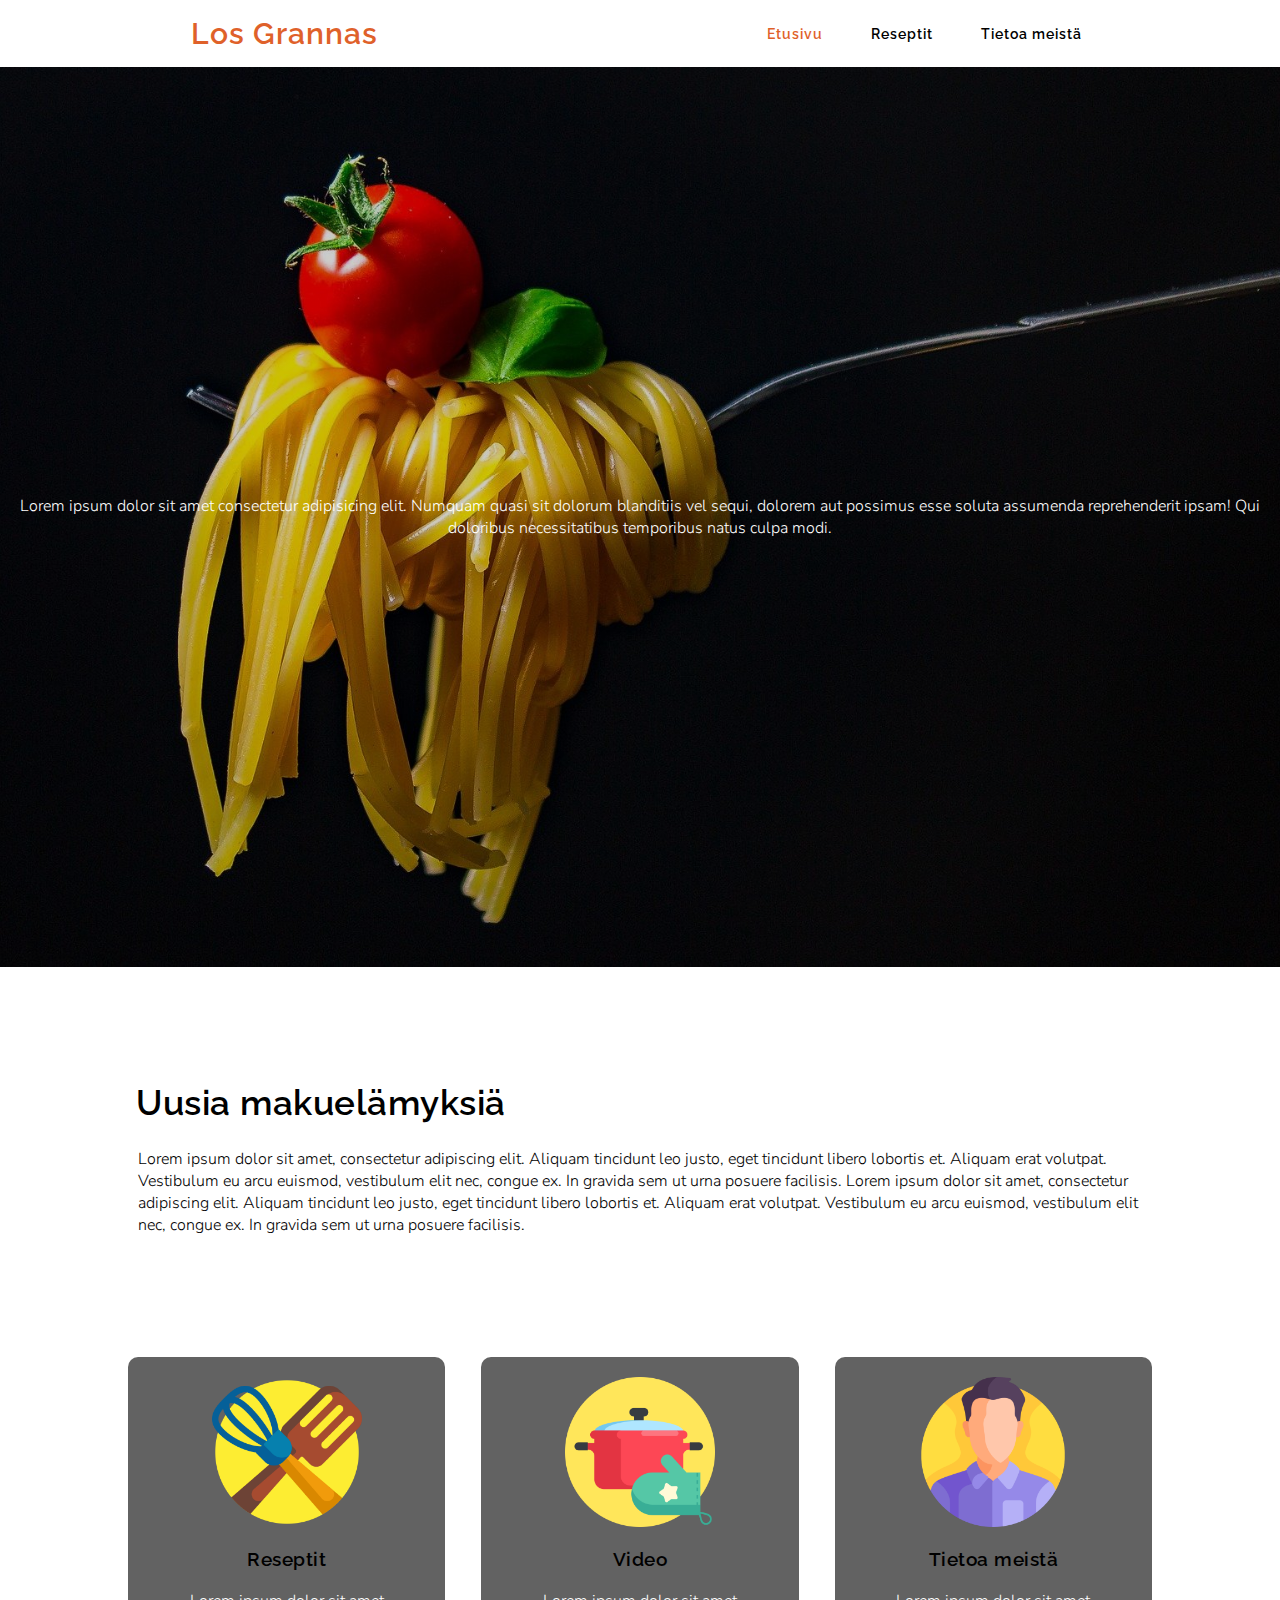
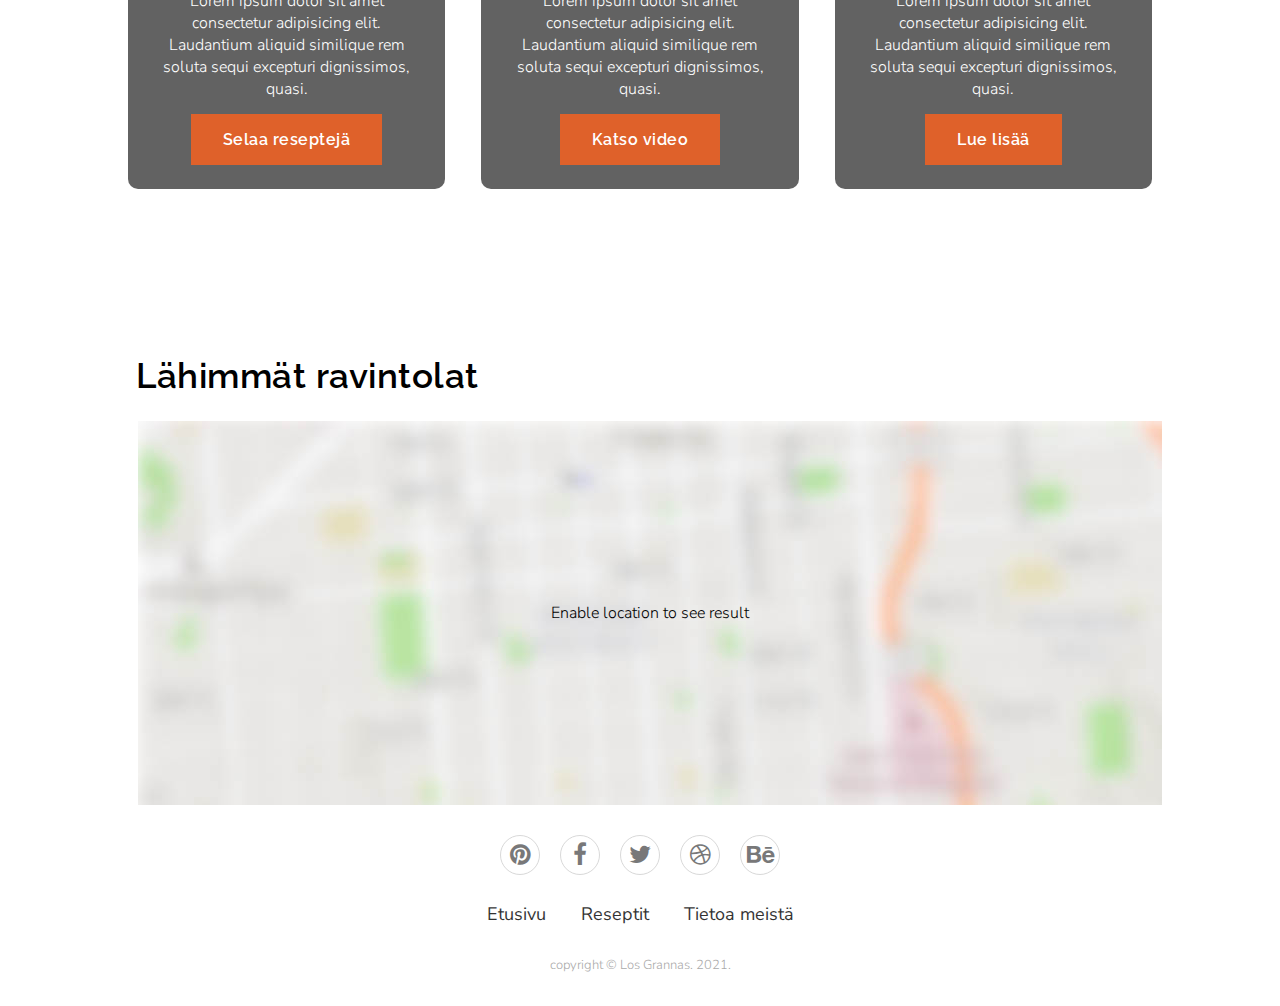
==== index.html @ 8c58505a "box icon images added" ====
<!DOCTYPE html>
<html lang="fi">

<head>
    <meta charset="UTF-8">
    <meta http-equiv="X-UA-Compatible" content="IE=edge,chrome=1">
    <meta name="viewport" content="width=device-width, initial-scale=1.0">
    <title>Los Grannas - Ruokasivu</title>

    <!-- Icons -->
    <link rel="stylesheet" href="https://fonts.googleapis.com/icon?family=Material+Icons">
    <link rel="stylesheet" href="https://cdnjs.cloudflare.com/ajax/libs/font-awesome/4.7.0/css/font-awesome.min.css">

    <!-- Google Fonts -->
    <link rel="preconnect" href="https://fonts.googleapis.com">
    <link rel="preconnect" href="https://fonts.gstatic.com" crossorigin>
    <link href="https://fonts.googleapis.com/css2?family=Nunito+Sans:wght@300&family=Raleway:wght@300;700&display=swap"
        rel="stylesheet">

    <link rel="stylesheet" type="text/css" href="css/main.css">
    <link rel="stylesheet" type="text/css" href="css/nav.css">
    <link rel="stylesheet" type="text/css" href="css/map.css">
    <link rel="stylesheet" type="text/css" href="css/footer.css">
    <link href='https://api.mapbox.com/mapbox-gl-js/v2.3.1/mapbox-gl.css' rel='stylesheet'>
    <link rel="stylesheet" href="venobox/venobox.min.css" type="text/css" media="screen">
</head>

<body>
    <!-- Navigation section -->
    <nav class="navbar">
        <header class="logo">Los Grannas</header>

        <a href="#" class="toggle-button">
            <div class="bar"></div>
            <div class="bar"></div>
            <div class="bar"></div>
        </a>

        <section class="navbar-links">
            <ul>
                <li><a class="active" href="index.html">Etusivu</a></li>
                <li><a href="resepti.html">Reseptit</a></li>
                <li><a href="tietoa_meista.html">Tietoa meistä</a></li>
            </ul>
        </section>
    </nav>

    <!-- Pääkuva -->
    <section class="banner-area">
        <section class="content-area">
            <section class="content">
                <p>Lorem ipsum dolor sit amet consectetur adipisicing elit. Numquam quasi sit dolorum blanditiis vel
                    sequi,
                    dolorem aut possimus esse soluta assumenda reprehenderit ipsam! Qui doloribus necessitatibus
                    temporibus
                    natus culpa modi.</p>
            </section>
        </section>
    </section>

    <main>
        <!-- Aloituskappale -->
        <section class="aloitus">
            <h1>Uusia makuelämyksiä</h1>
            <p>Lorem ipsum dolor sit amet, consectetur adipiscing elit. Aliquam tincidunt leo justo, eget tincidunt
                libero lobortis et.
                Aliquam erat volutpat. Vestibulum eu arcu euismod, vestibulum elit nec, congue ex. In gravida sem ut
                urna posuere
                facilisis. Lorem ipsum dolor sit amet, consectetur adipiscing elit. Aliquam tincidunt leo justo, eget
                tincidunt libero
                lobortis et. Aliquam erat volutpat. Vestibulum eu arcu euismod, vestibulum elit nec, congue ex. In
                gravida sem ut urna
                posuere facilisis.</p>
        </section>

        <!-- Laatikot -->
        <section class="boxes">
            <section class="row">
                <section class="col">
                    <a href="reseptit.html"><img src="img/icons/kitchen-tools.png" class="boxImg"></a>
                    <h3>Reseptit</h3>
                    <p>Lorem ipsum dolor sit amet consectetur adipisicing elit. Laudantium aliquid similique rem soluta
                        sequi excepturi dignissimos, quasi.</p>
                    <a href="reseptit.html"><button class="boxBtn">Selaa reseptejä</button></a>
                </section>

                <section class="col">
                    <a class="venobox" data-autoplay="true" data-vbtype="video" href="video/versio1.mp4"
                        data-maxWidth="1000px"><img src="img/icons/pot.png" class="boxImg"></a>
                    <h3>Video</h3>
                    <p>Lorem ipsum dolor sit amet consectetur adipisicing elit. Laudantium aliquid similique rem soluta
                        sequi excepturi dignissimos, quasi.</p>
                    <a class="venobox" data-autoplay="true" data-vbtype="video" href="video/versio1.mp4"
                        data-maxWidth="1000px"><button class=" boxBtn">Katso
                            video</button></a>
                </section>

                <section class="col">
                    <a href="tietoa_meista.html"><img src="img/icons/man.png" class="boxImg"></a>
                    <h3>Tietoa meistä</h3>
                    <p>Lorem ipsum dolor sit amet consectetur adipisicing elit. Laudantium aliquid similique rem soluta
                        sequi excepturi dignissimos, quasi.</p>
                    <a href="tietoa_meista.html"><button class="boxBtn">Lue lisää</button></a>
                </section>
            </section>
        </section>

        <!-- Map -->
        <section class="map_container">
            <h1>Lähimmät ravintolat</h1>
            <section id='map' class="map">
                <p id="error_text"></p>
            </section>
        </section>
    </main>

    <!-- Footer section -->
    <footer>
        <section class="footer-content">
            <div class="some">
                <a href="https://www.pinterest.com/"><i class="fa fa-pinterest" aria-hidden="true"></i></a></li>
                <a href="https://www.facebook.com/"><i class="fa fa-facebook-f" aria-hidden="true"></i></a></li>
                <a href="https://www.twitter.com/"><i class="fa fa-twitter" aria-hidden="true"></i></a></li>
                <a href="https://dribbble.com/"><i class="fa fa-dribbble" aria-hidden="true"></i></a></li>
                <a href="https://www.behance.net/"><i class="fa fa-behance" aria-hidden="true"></i></a></li>
            </div>

            <ul class="list">
                <li>
                    <a href="index.html">Etusivu</a>
                </li>
                <li>
                    <a href="resepti.html">Reseptit</a>
                </li>
                <li>
                    <a href="tietoa_meista.html">Tietoa meistä</a>
                </li>
            </ul>
            <p class="copyright">
                copyright &copy; Los Grannas. 2021.
            </p>
        </section>

    </footer>
    <script src="js/nav.js"></script>
    <script src="js/map.js" defer></script>
    <script src='https://api.mapbox.com/mapbox-gl-js/v2.3.1/mapbox-gl.js'></script>
    <script type="text/javascript" src="jquery/jquery-3.6.0.min.js"></script>
    <script type="text/javascript" src="venobox/venobox.min.js"></script>
    <script>
        $(document).ready(function () {
            $('.venobox').venobox();
        });
    </script>
</body>

</html>
---- css/main.css ----
* {
  margin: 0px;
  padding: 0px;
  box-sizing: border-box;
}

/* Pääkuva */
.banner-area {
  width: 100%;
  height: 100vh;
  background: linear-gradient(rgba(0, 0, 0, 0.2), rgba(0, 0, 0, 0.2)),
    url(../img/spaghetti.jpg);
  background-repeat: no-repeat;
  background-size: cover;
  background-position: top center;
}

.content-area {
  height: 100%;
  display: flex;
  justify-content: center;
  align-items: center;
}

.content {
  text-align: center;
}

.content p {
  font-size: 16px;
  color: #fff;
}

/* Main area */
body {
  font-family: "Nunito Sans", sans-serif;
}

/*----- Aloituskappale ----*/
.aloitus {
  width: 80%;
  margin: auto;
  text-align: left;
  padding-top: 100px;
}

h1 {
  font-family: "Raleway", sans-serif;
  font-size: 35px;
  letter-spacing: 0.5px;
  font-weight: 600;
  padding: 15px 8px;
}

p {
  color: #000;
  font-size: 16px;
  font-weight: 300;
  line-height: 22px;
  padding: 10px;
}

/*----- Boxes -----*/
.boxes {
  width: 80%;
  margin: auto;
  text-align: center;
  padding-top: 60px;
}

.row {
  margin-top: 5%;
  display: flex;
  justify-content: space-between;
}

.col {
  flex-basis: 31%;
  background: linear-gradient(rgba(0, 0, 0, 0.616), rgba(0, 0, 0, 0.616));
  border-radius: 10px;
  margin-bottom: 5%;
  padding: 20px 12px;
  box-sizing: border-box;
}

.boxImg {
  transition: 0.3s; /* Animation */
  margin: 0 auto;
  width: 150px;
  height: 150px;
  margin-bottom: 5px;
  cursor: pointer;
}

.boxImg:hover {
  transform: scale(1.1);
}

h3 {
  font-family: "Raleway", sans-serif;
  letter-spacing: 0.5px;
  text-align: center;
  font-weight: 600;
  margin: 10px 0;
}

.col p {
  color: #fff;
}

.boxBtn {
  font-family: "Raleway", sans-serif;
  font-weight: 600;
  letter-spacing: 0.5px;
  cursor: pointer;
  background-color: #df612a;
  border: none;
  color: white;
  padding: 16px 32px;
  text-align: center;
  font-size: 16px;
  margin: 4px 2px;
  opacity: 1;
  transition: 0.3s;
}

.boxBtn:hover {
  opacity: 0.8; /*Fade out Effect*/
}

@media screen and (max-width: 750px) {
  .row {
    flex-direction: column;
  }
}
---- css/nav.css ----
/* Nav styles */
.navbar {
  display: flex;
  justify-content: space-around;
  align-items: center;
  background-color: #fff;
  color: #000;
  font-family: "Raleway", sans-serif;
}

.logo {
  color: #df612a;
  font-size: 30px;
  letter-spacing: 1px;
  margin: 1rem;
  font-weight: 600;
}

.navbar-links ul {
  margin: 0;
  padding: 0;
  display: flex;
}

.navbar-links li {
  list-style: none;
}

.navbar-links li a {
  text-decoration: none;
  font-size: 14px;
  letter-spacing: 1px;
  color: #000;
  font-weight: 600;
  padding: 1.5rem;
  display: block;
}

.navbar-links a.active {
  color: #df612a;
}

.navbar-links a:hover {
  color: #df612a;
}

.toggle-button {
  position: absolute;
  top: 1.5rem;
  right: 1rem;
  display: none;
  flex-direction: column;
  justify-content: space-between;
  width: 30px;
  height: 21px;
}

.toggle-button .bar {
  height: 3px;
  width: 100%;
  background-color: #000;
  border-radius: 10px;
}

@media screen and (max-width: 658px) {
  .toggle-button {
    display: flex;
  }

  .navbar-links {
    display: none;
    width: 100%;
  }

  .navbar {
    flex-direction: column;
    align-items: flex-start;
  }

  .navbar-links ul {
    width: 100%;
    flex-direction: column;
  }

  .navbar-links li {
    text-align: center;
  }

  .navbar-links li a {
    padding: 0.5rem 1rem;
  }

  .navbar-links.active {
    display: flex;
  }
}
---- css/map.css ----
/*----- Map -----*/
.map {
  background: url(../img/maps.jpg);
  width: 100%;
  min-height: 30vmax;
  display: flex;
  justify-content: center;
  align-items: center;
  margin: 10px;
}
.map_container {
  width: 80%;
  margin: auto;
  text-align: left;
  padding-top: 100px;
}
.marker{
background-image: url("/img/map-marker-icon.png");
background-size: cover;
width: 50px;
height: 50px;
border-radius: 50%;
cursor: pointer;
}

.mapboxgl-popup {
max-width: 200px;
}
.mapboxgl-popup-content {
  text-align: center;
  font-family: 'Open Sans', sans-serif;
}
---- css/footer.css ----
.footer-content {
  margin-top:auto; 
  bottom: 0;
  left: 0;
  right: 0;
  padding: 20px 0;
  background-color: #fff;  
}

.some {
  text-align: center;
  padding-bottom: 25px;
  color: #4b4c4d;
}

.some a {
  font-size: 24px;
  color: inherit;
  border: 1px solid #ccc;
  width: 40px;
  height: 40px;
  line-height: 38px;
  display: inline-block;
  text-align: center;
  border-radius: 50%;
  margin: 0 8px;
  opacity: 0.75;
}

.some a:hover {
  opacity: 0.9;
}

.footer-content ul {
  margin-top: 0;
  padding: 0;
  list-style-type: none;
  font-size: 18px;
  line-height: 1.6;
  margin-bottom: 0;
  text-align: center;
}

.footer-content ul li a {
  color: inherit;
  text-decoration: none;
  opacity: 0.8;
}

.footer-content ul li {
  display: inline-block;
  padding: 0 15px;
}

.footer-content ul li a:hover {
  opacity: 1;
}

.footer-content .copyright {
  margin-top: 15px;
  text-align: center;
  font-size: 13px;
  color: #aaa;
}
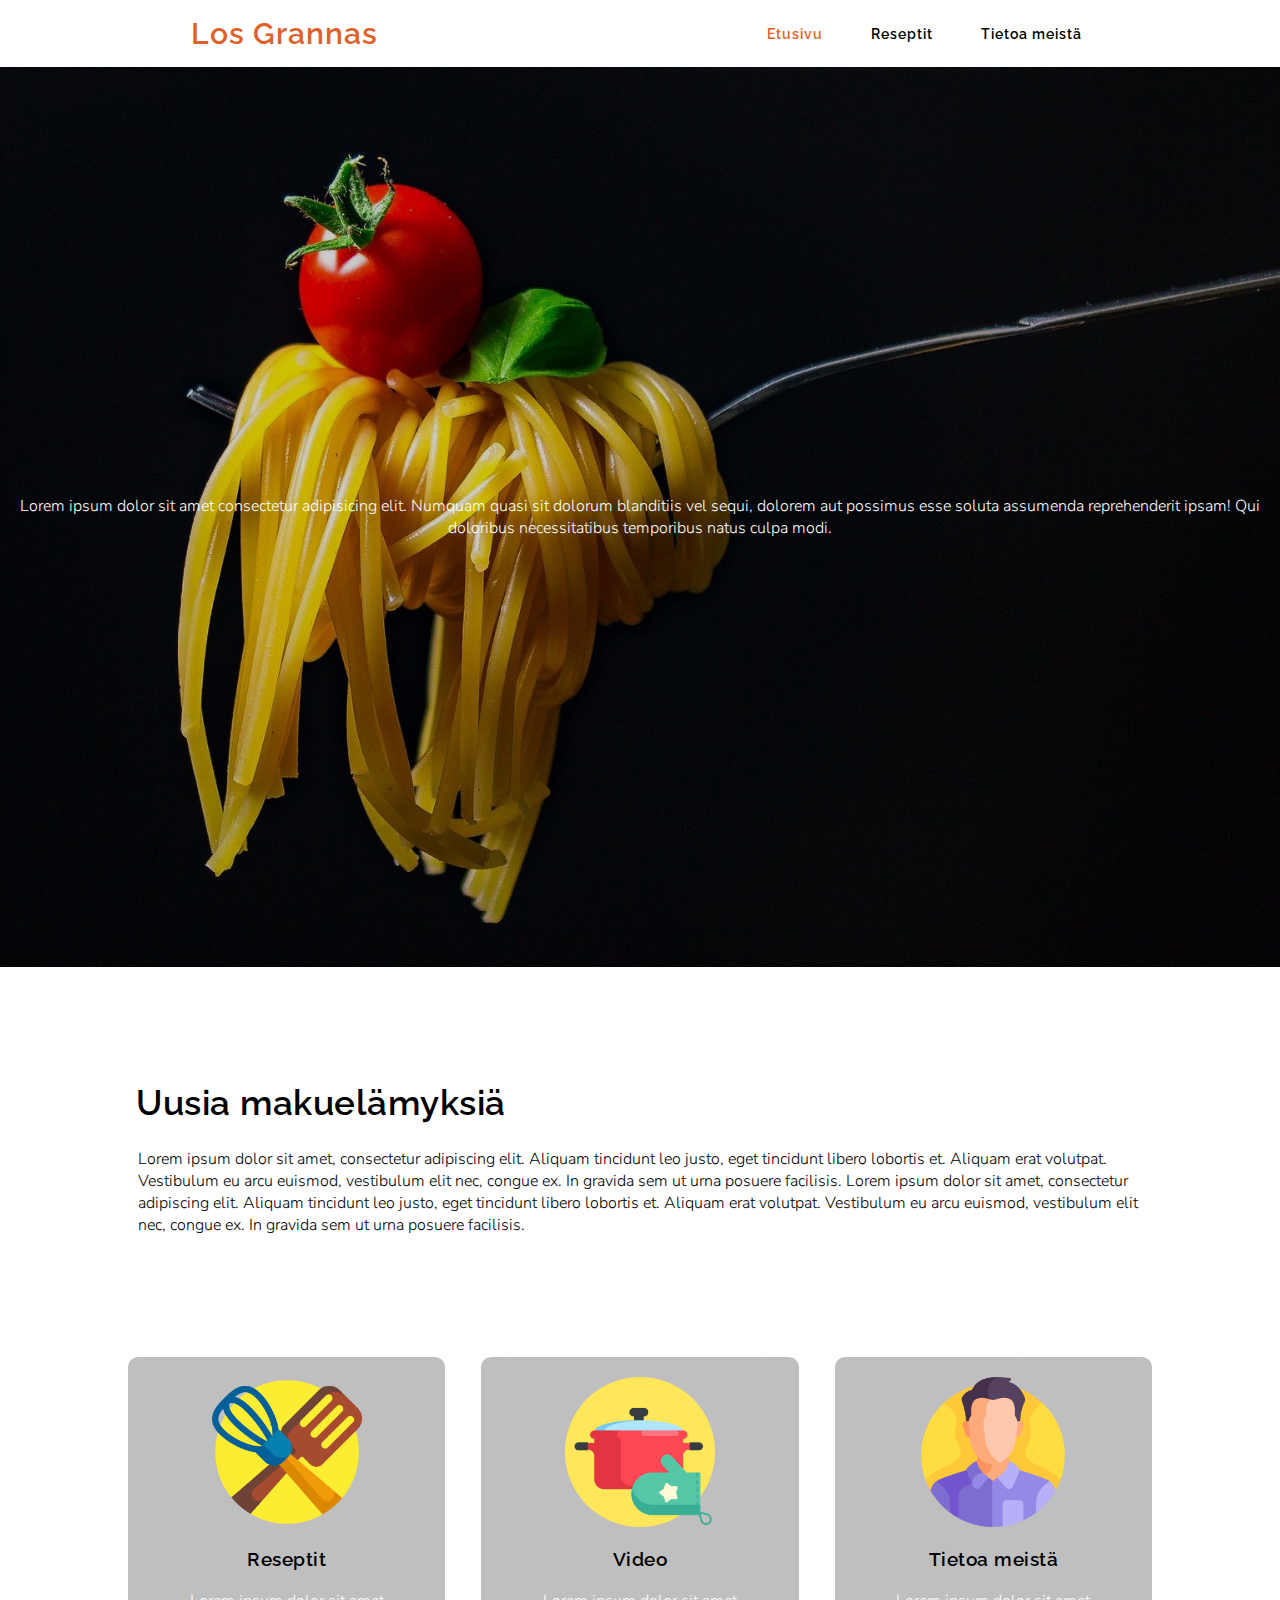
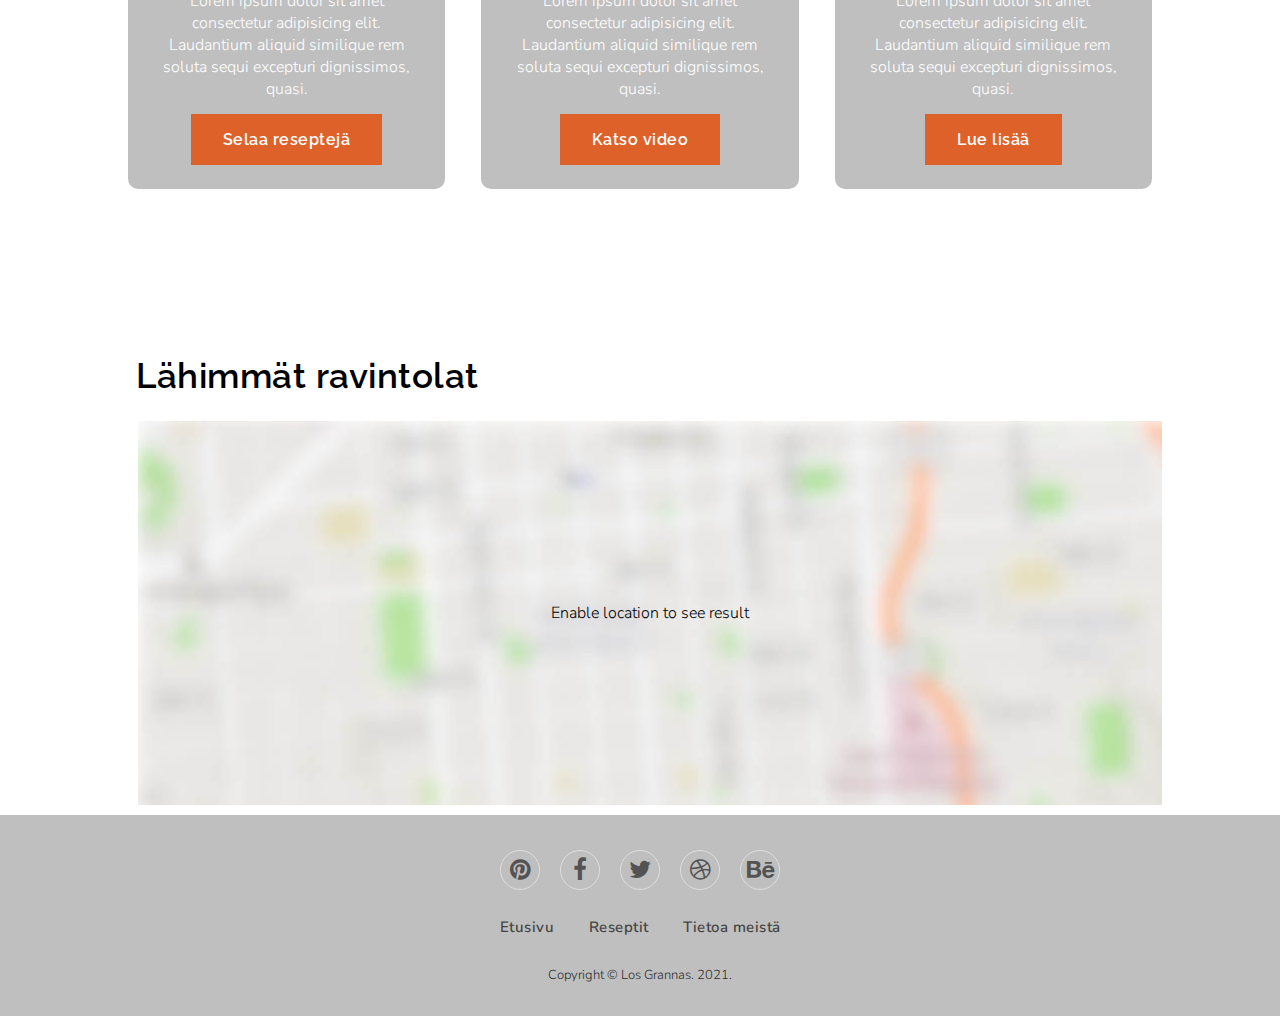
==== commit cc78bf40: "footer added" ====
--- a/index.html
+++ b/index.html
@@ -137,7 +137,7 @@
                 </li>
             </ul>
             <p class="copyright">
-                copyright &copy; Los Grannas. 2021.
+                Copyright &copy; Los Grannas. 2021.
             </p>
         </section>
 
--- a/css/main.css
+++ b/css/main.css
@@ -76,7 +76,10 @@
 
 .col {
   flex-basis: 31%;
-  background: linear-gradient(rgba(0, 0, 0, 0.616), rgba(0, 0, 0, 0.616));
+  background: linear-gradient(
+    rgba(151, 151, 151, 0.616),
+    rgba(151, 151, 151, 0.616)
+  );
   border-radius: 10px;
   margin-bottom: 5%;
   padding: 20px 12px;
--- a/css/footer.css
+++ b/css/footer.css
@@ -1,23 +1,31 @@
+footer {
+  background: linear-gradient(
+    rgba(151, 151, 151, 0.616),
+    rgba(151, 151, 151, 0.616)
+  );
+  text-align: center;
+}
 
 .footer-content {
-  margin-top:auto; 
+  margin-top: auto;
   bottom: 0;
   left: 0;
   right: 0;
   padding: 20px 0;
-  background-color: #fff;  
 }
 
 .some {
   text-align: center;
+  margin-top: 15px;
   padding-bottom: 25px;
-  color: #4b4c4d;
+  color: rgb(0, 0, 0);
+  opacity: 0.75;
 }
 
 .some a {
   font-size: 24px;
   color: inherit;
-  border: 1px solid #ccc;
+  border: 1px solid rgba(255, 255, 255, 0.89);
   width: 40px;
   height: 40px;
   line-height: 38px;
@@ -29,17 +37,20 @@
 }
 
 .some a:hover {
-  opacity: 0.9;
+  opacity: 0.5;
 }
 
 .footer-content ul {
   margin-top: 0;
   padding: 0;
   list-style-type: none;
-  font-size: 18px;
+  font-size: 15px;
+  letter-spacing: 0.5px;
+  font-weight: 600;
   line-height: 1.6;
   margin-bottom: 0;
   text-align: center;
+  opacity: 0.8;
 }
 
 .footer-content ul li a {
@@ -54,12 +65,13 @@
 }
 
 .footer-content ul li a:hover {
-  opacity: 1;
+  color: #df612a;
 }
 
 .footer-content .copyright {
   margin-top: 15px;
   text-align: center;
   font-size: 13px;
-  color: #aaa;
-}+  font-family: "Nunito Sans", sans-serif;
+  opacity: 0.79;
+}
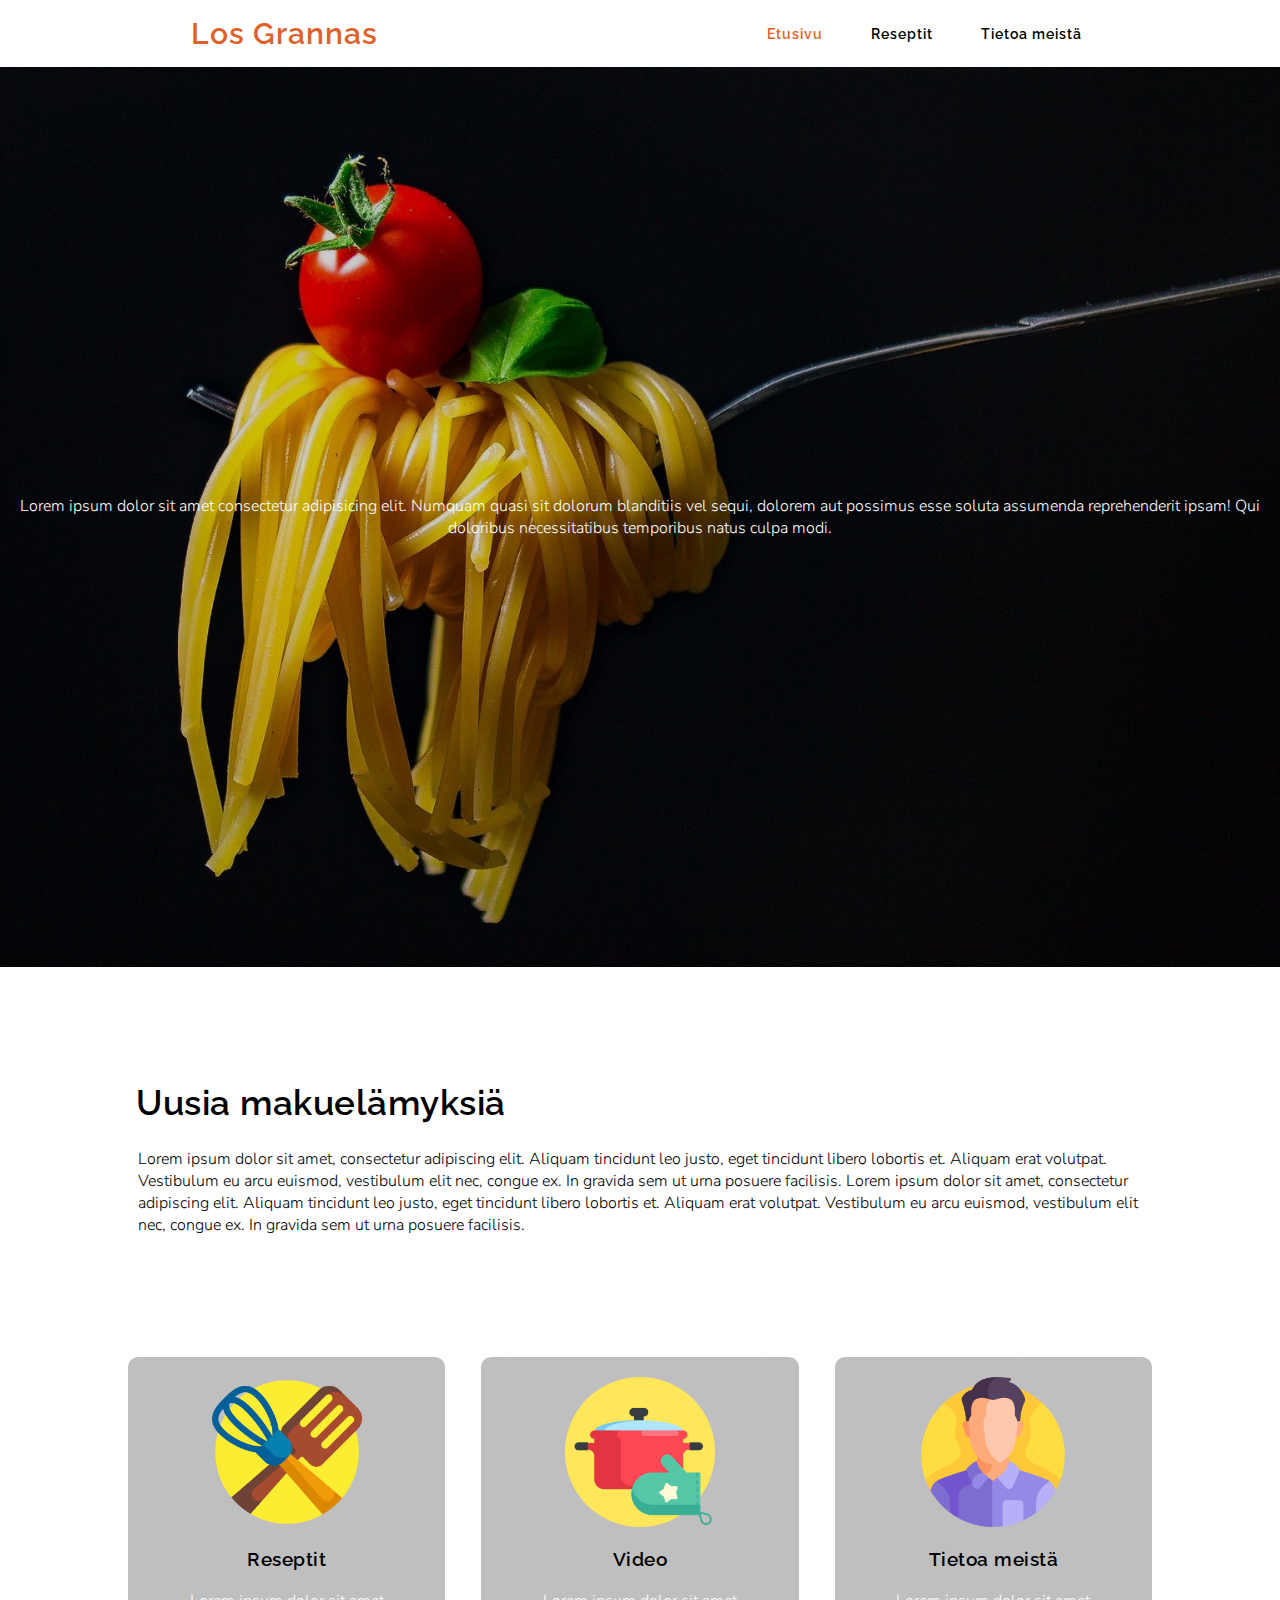
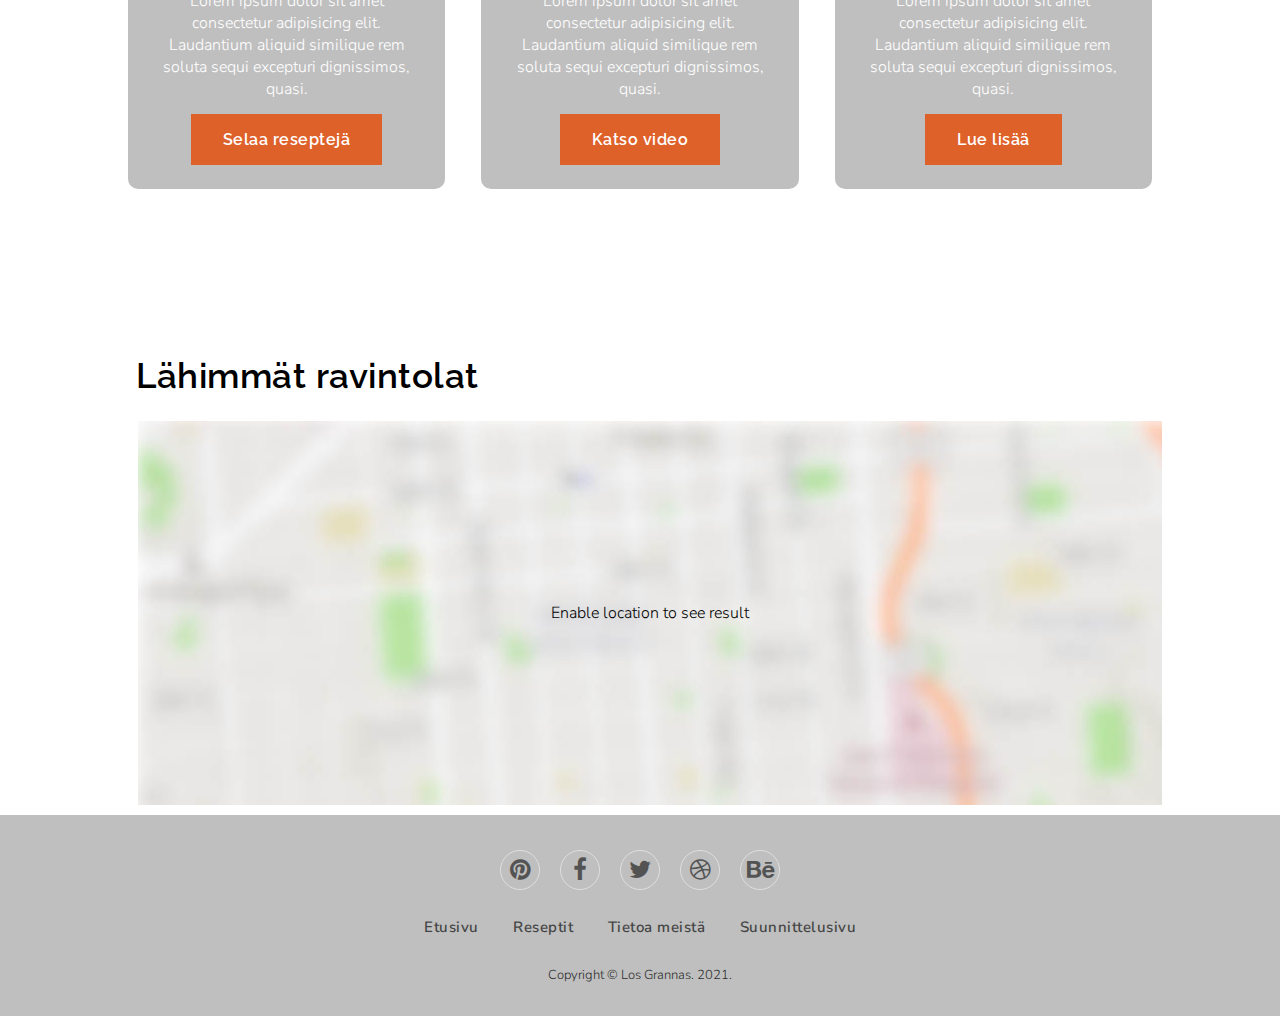
==== commit 2a075a97: "piilosivu footerlink added" ====
--- a/index.html
+++ b/index.html
@@ -77,11 +77,11 @@
         <section class="boxes">
             <section class="row">
                 <section class="col">
-                    <a href="reseptit.html"><img src="img/icons/kitchen-tools.png" class="boxImg"></a>
+                    <a href="resepti.html"><img src="img/icons/kitchen-tools.png" class="boxImg"></a>
                     <h3>Reseptit</h3>
                     <p>Lorem ipsum dolor sit amet consectetur adipisicing elit. Laudantium aliquid similique rem soluta
                         sequi excepturi dignissimos, quasi.</p>
-                    <a href="reseptit.html"><button class="boxBtn">Selaa reseptejä</button></a>
+                    <a href="resepti.html"><button class="boxBtn">Selaa reseptejä</button></a>
                 </section>
 
                 <section class="col">
@@ -135,6 +135,9 @@
                 <li>
                     <a href="tietoa_meista.html">Tietoa meistä</a>
                 </li>
+                <li>
+                    <a href="piilosivu.html">Suunnittelusivu</a>
+                </li>
             </ul>
             <p class="copyright">
                 Copyright &copy; Los Grannas. 2021.
--- a/css/map.css
+++ b/css/map.css
@@ -13,6 +13,7 @@
   margin: auto;
   text-align: left;
   padding-top: 100px;
+  
 }
 .marker{
 background-image: url("/img/map-marker-icon.png");
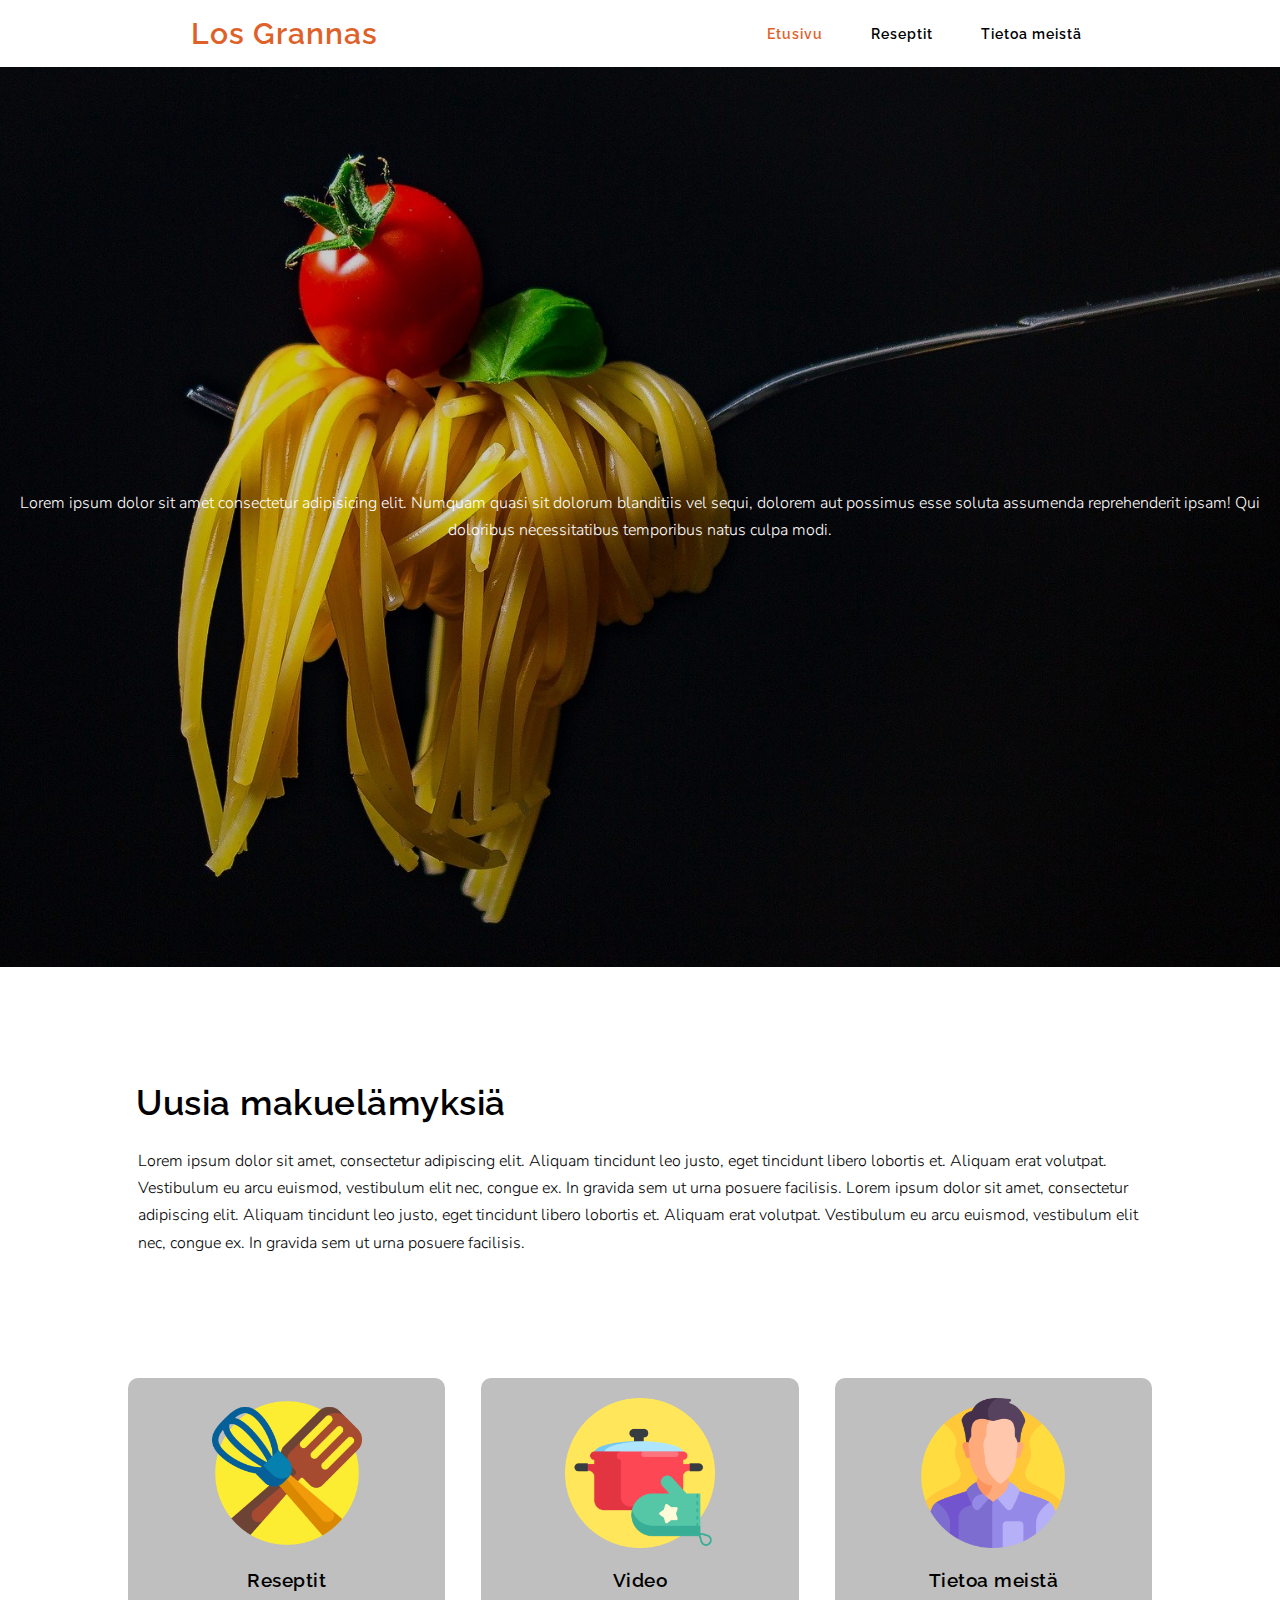
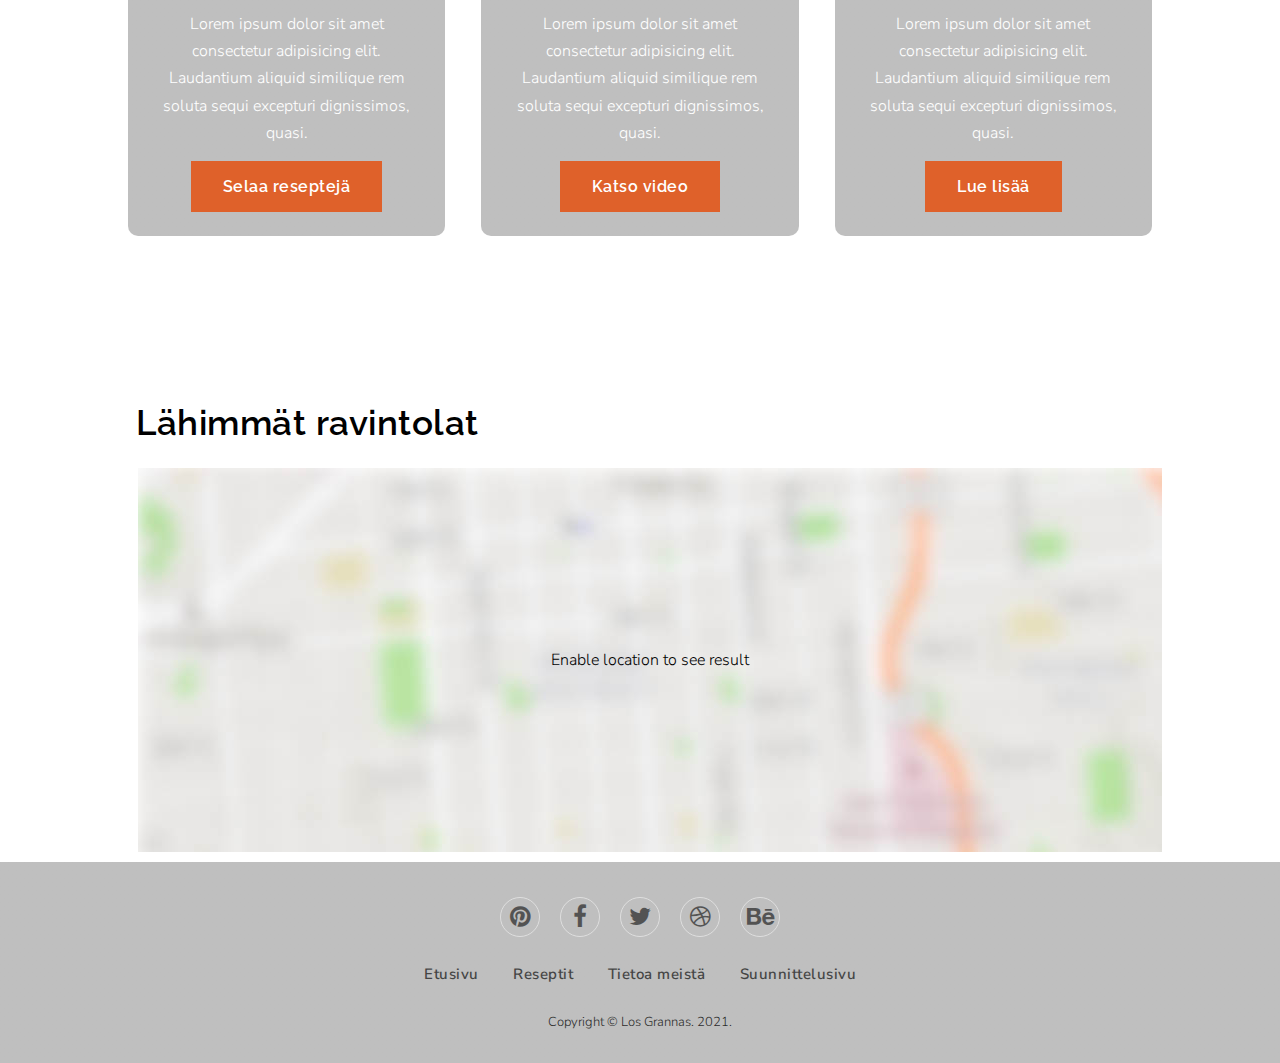
==== commit 1e616b24: "video added" ====
--- a/index.html
+++ b/index.html
@@ -85,13 +85,15 @@
                 </section>
 
                 <section class="col">
-                    <a class="venobox" data-autoplay="true" data-vbtype="video" href="video/versio1.mp4"
-                        data-maxWidth="1000px"><img src="img/icons/pot.png" class="boxImg"></a>
+                    <a class="venobox" data-autoplay="true" data-vbtype="video"
+                        href="https://www.youtube.com/watch?v=qBYG0OqH1C0" data-maxWidth="1000px"><img
+                            src="img/icons/pot.png" class="boxImg"></a>
                     <h3>Video</h3>
                     <p>Lorem ipsum dolor sit amet consectetur adipisicing elit. Laudantium aliquid similique rem soluta
                         sequi excepturi dignissimos, quasi.</p>
-                    <a class="venobox" data-autoplay="true" data-vbtype="video" href="video/versio1.mp4"
-                        data-maxWidth="1000px"><button class=" boxBtn">Katso
+                    <a class="venobox" data-autoplay="true" data-vbtype="video"
+                        href="https://www.youtube.com/watch?v=qBYG0OqH1C0" data-maxWidth="1000px"><button
+                            class=" boxBtn">Katso
                             video</button></a>
                 </section>
 
--- a/css/main.css
+++ b/css/main.css
@@ -56,7 +56,7 @@
   color: #000;
   font-size: 16px;
   font-weight: 300;
-  line-height: 22px;
+  line-height: 1.7em;
   padding: 10px;
 }
 
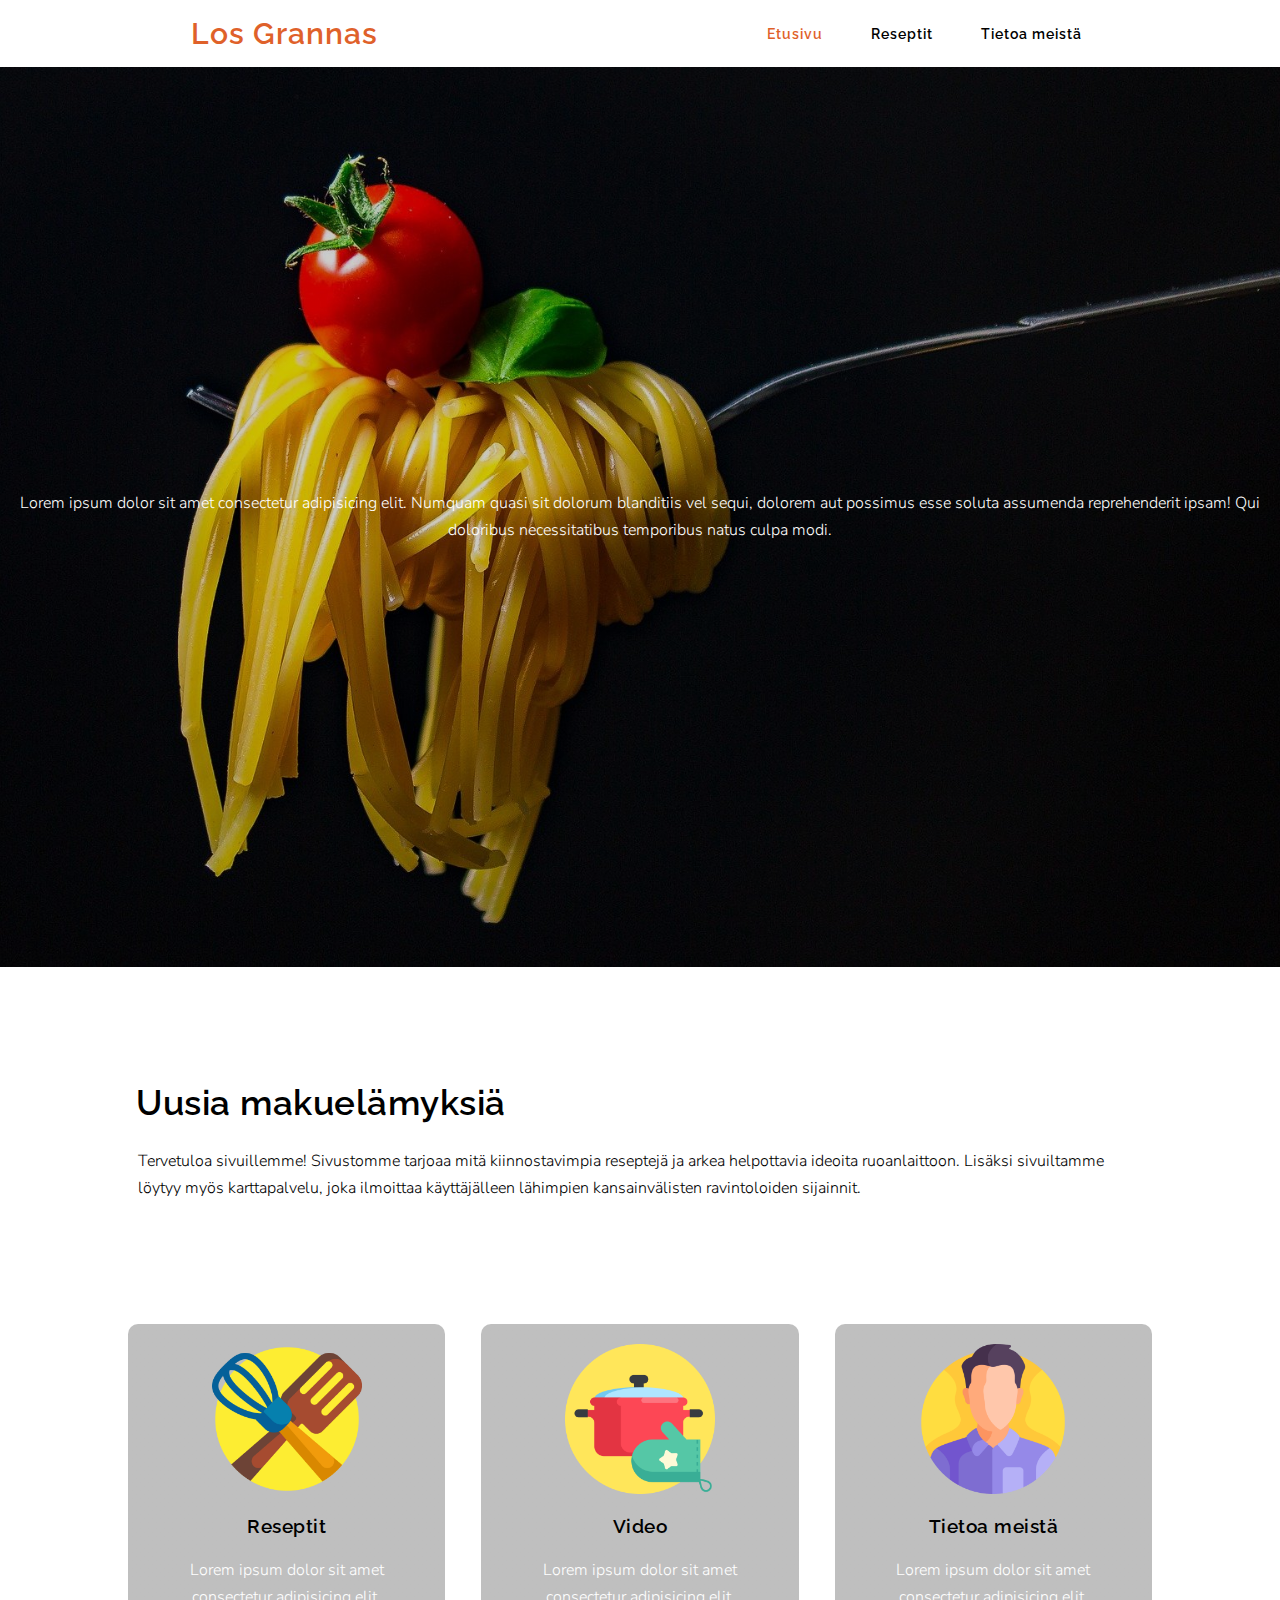
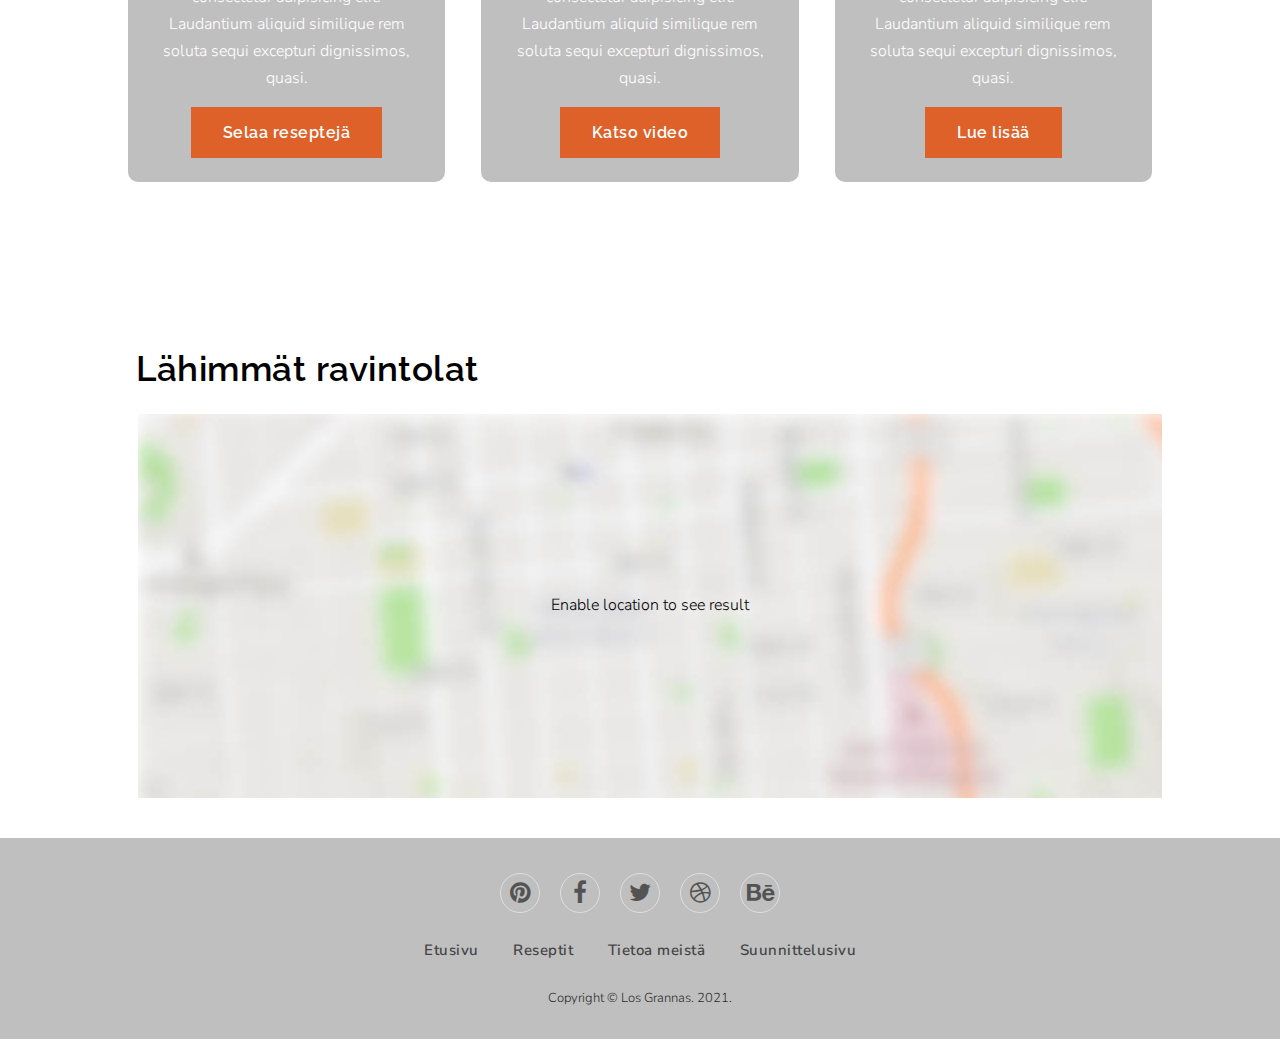
==== commit ad7620ef: "text added" ====
--- a/index.html
+++ b/index.html
@@ -62,15 +62,9 @@
         <!-- Aloituskappale -->
         <section class="aloitus">
             <h1>Uusia makuelämyksiä</h1>
-            <p>Lorem ipsum dolor sit amet, consectetur adipiscing elit. Aliquam tincidunt leo justo, eget tincidunt
-                libero lobortis et.
-                Aliquam erat volutpat. Vestibulum eu arcu euismod, vestibulum elit nec, congue ex. In gravida sem ut
-                urna posuere
-                facilisis. Lorem ipsum dolor sit amet, consectetur adipiscing elit. Aliquam tincidunt leo justo, eget
-                tincidunt libero
-                lobortis et. Aliquam erat volutpat. Vestibulum eu arcu euismod, vestibulum elit nec, congue ex. In
-                gravida sem ut urna
-                posuere facilisis.</p>
+            <p>Tervetuloa sivuillemme! Sivustomme tarjoaa mitä kiinnostavimpia reseptejä ja arkea helpottavia ideoita
+                ruoanlaittoon. Lisäksi sivuiltamme löytyy myös karttapalvelu, joka ilmoittaa käyttäjälleen lähimpien
+                kansainvälisten ravintoloiden sijainnit.</p>
         </section>
 
         <!-- Laatikot -->
--- a/css/main.css
+++ b/css/main.css
@@ -36,6 +36,9 @@
   font-family: "Nunito Sans", sans-serif;
 }
 
+main{
+  margin-bottom: 40px;
+}
 /*----- Aloituskappale ----*/
 .aloitus {
   width: 80%;
--- a/css/nav.css
+++ b/css/nav.css
@@ -33,7 +33,7 @@
   color: #000;
   font-weight: 600;
   padding: 1.5rem;
-  display: block;
+  display: inline;
 }
 
 .navbar-links a.active {
--- a/css/map.css
+++ b/css/map.css
@@ -13,7 +13,6 @@
   margin: auto;
   text-align: left;
   padding-top: 100px;
-  
 }
 .marker{
 background-image: url("/img/map-marker-icon.png");
@@ -33,3 +32,11 @@
 }
 
 
+@media screen and (max-width:900px) {
+  .map {
+  margin: 0;
+}
+.map_container h1{
+  padding-left: 0;
+}
+}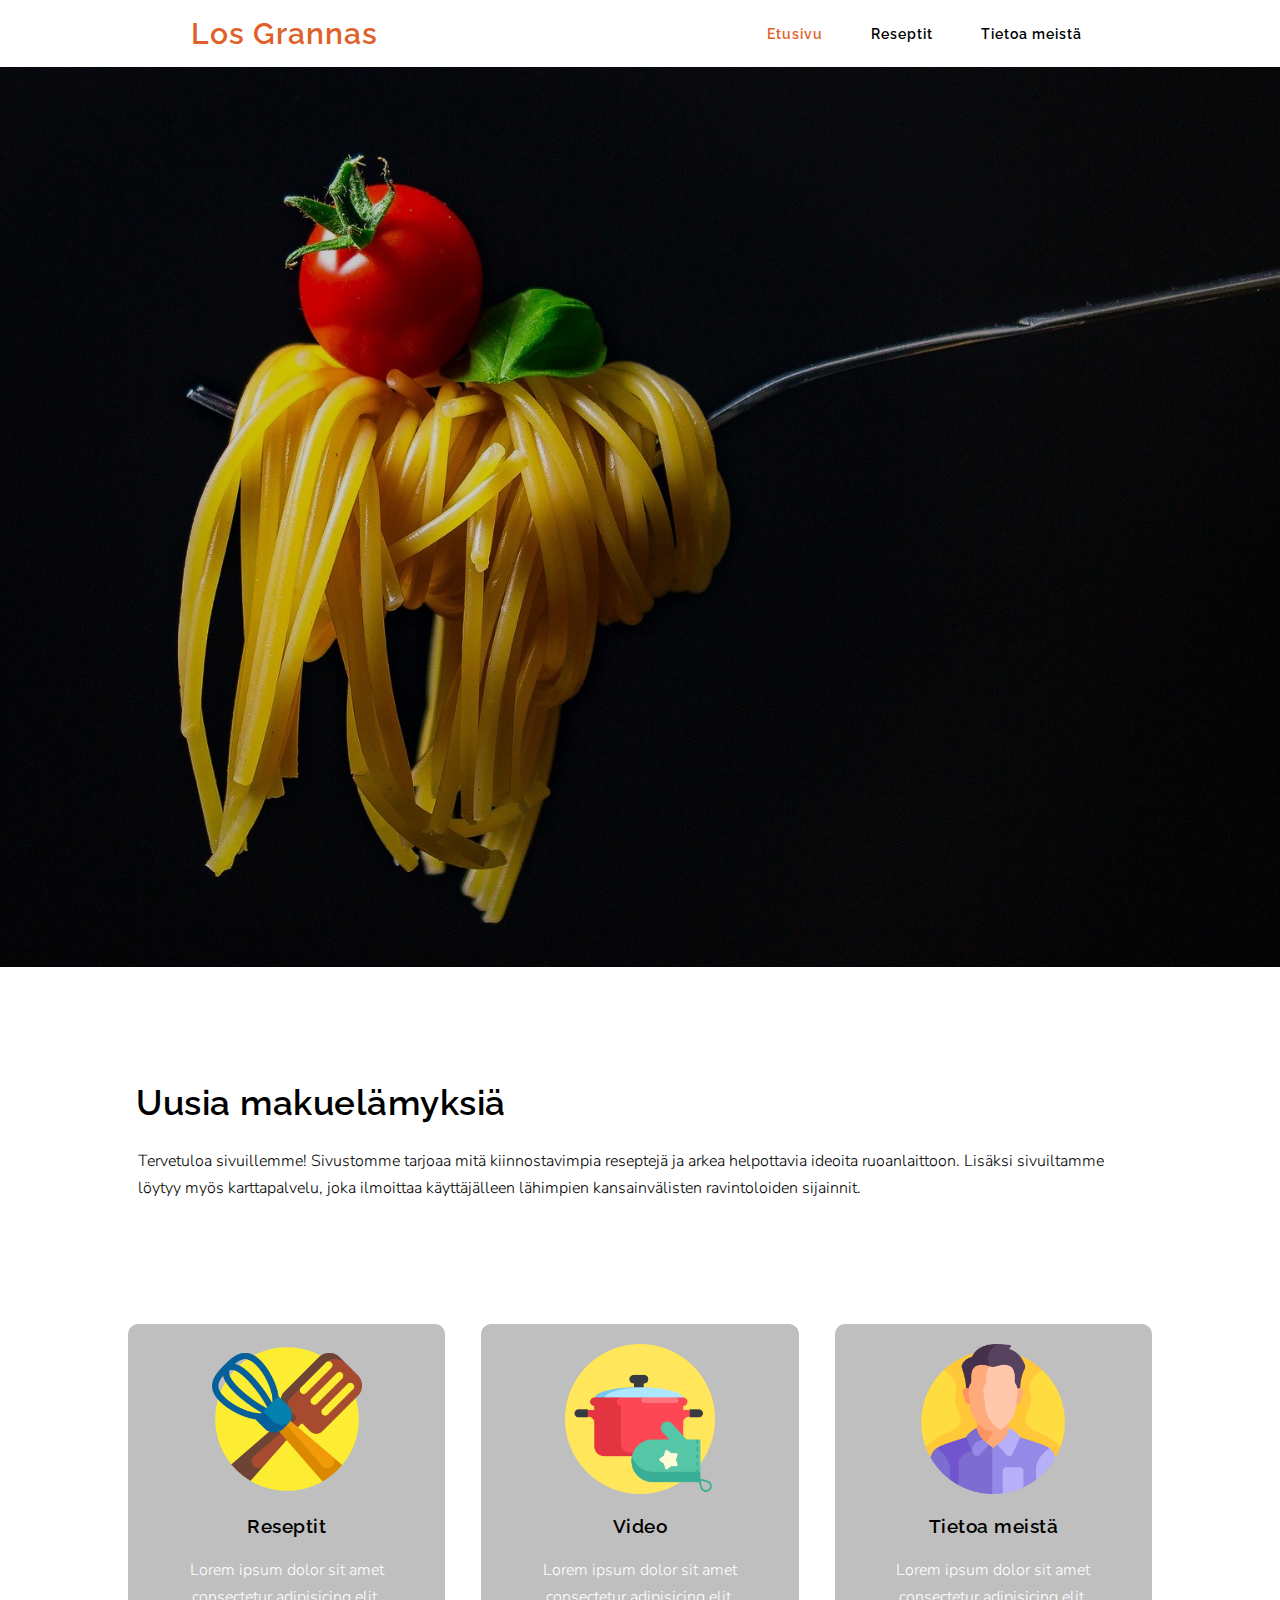
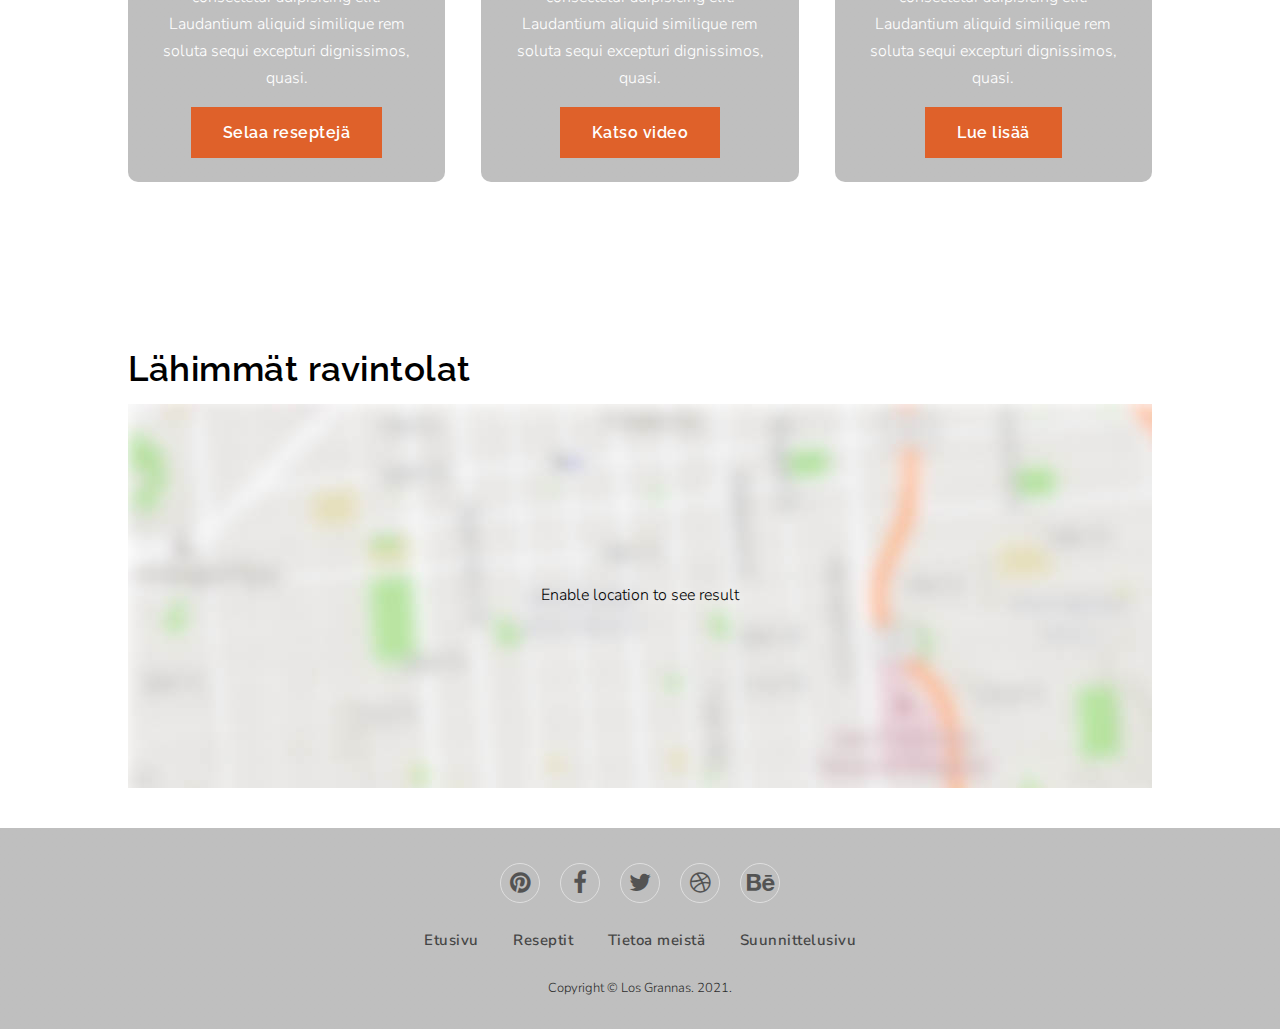
==== commit af0fff4e: "final changes" ====
--- a/index.html
+++ b/index.html
@@ -48,13 +48,6 @@
     <!-- Pääkuva -->
     <section class="banner-area">
         <section class="content-area">
-            <section class="content">
-                <p>Lorem ipsum dolor sit amet consectetur adipisicing elit. Numquam quasi sit dolorum blanditiis vel
-                    sequi,
-                    dolorem aut possimus esse soluta assumenda reprehenderit ipsam! Qui doloribus necessitatibus
-                    temporibus
-                    natus culpa modi.</p>
-            </section>
         </section>
     </section>
 
--- a/css/main.css
+++ b/css/main.css
@@ -7,7 +7,7 @@
 /* Pääkuva */
 .banner-area {
   width: 100%;
-  height: 100vh;
+  min-height: 100vh;
   background: linear-gradient(rgba(0, 0, 0, 0.2), rgba(0, 0, 0, 0.2)),
     url(../img/spaghetti.jpg);
   background-repeat: no-repeat;
--- a/css/nav.css
+++ b/css/nav.css
@@ -33,7 +33,7 @@
   color: #000;
   font-weight: 600;
   padding: 1.5rem;
-  display: inline;
+  display: block;
 }
 
 .navbar-links a.active {
--- a/css/map.css
+++ b/css/map.css
@@ -6,13 +6,16 @@
   display: flex;
   justify-content: center;
   align-items: center;
-  margin: 10px;
 }
 .map_container {
   width: 80%;
   margin: auto;
   text-align: left;
   padding-top: 100px;
+
+}
+.map_container h1{
+  padding-left: 0;
 }
 .marker{
 background-image: url("/img/map-marker-icon.png");
